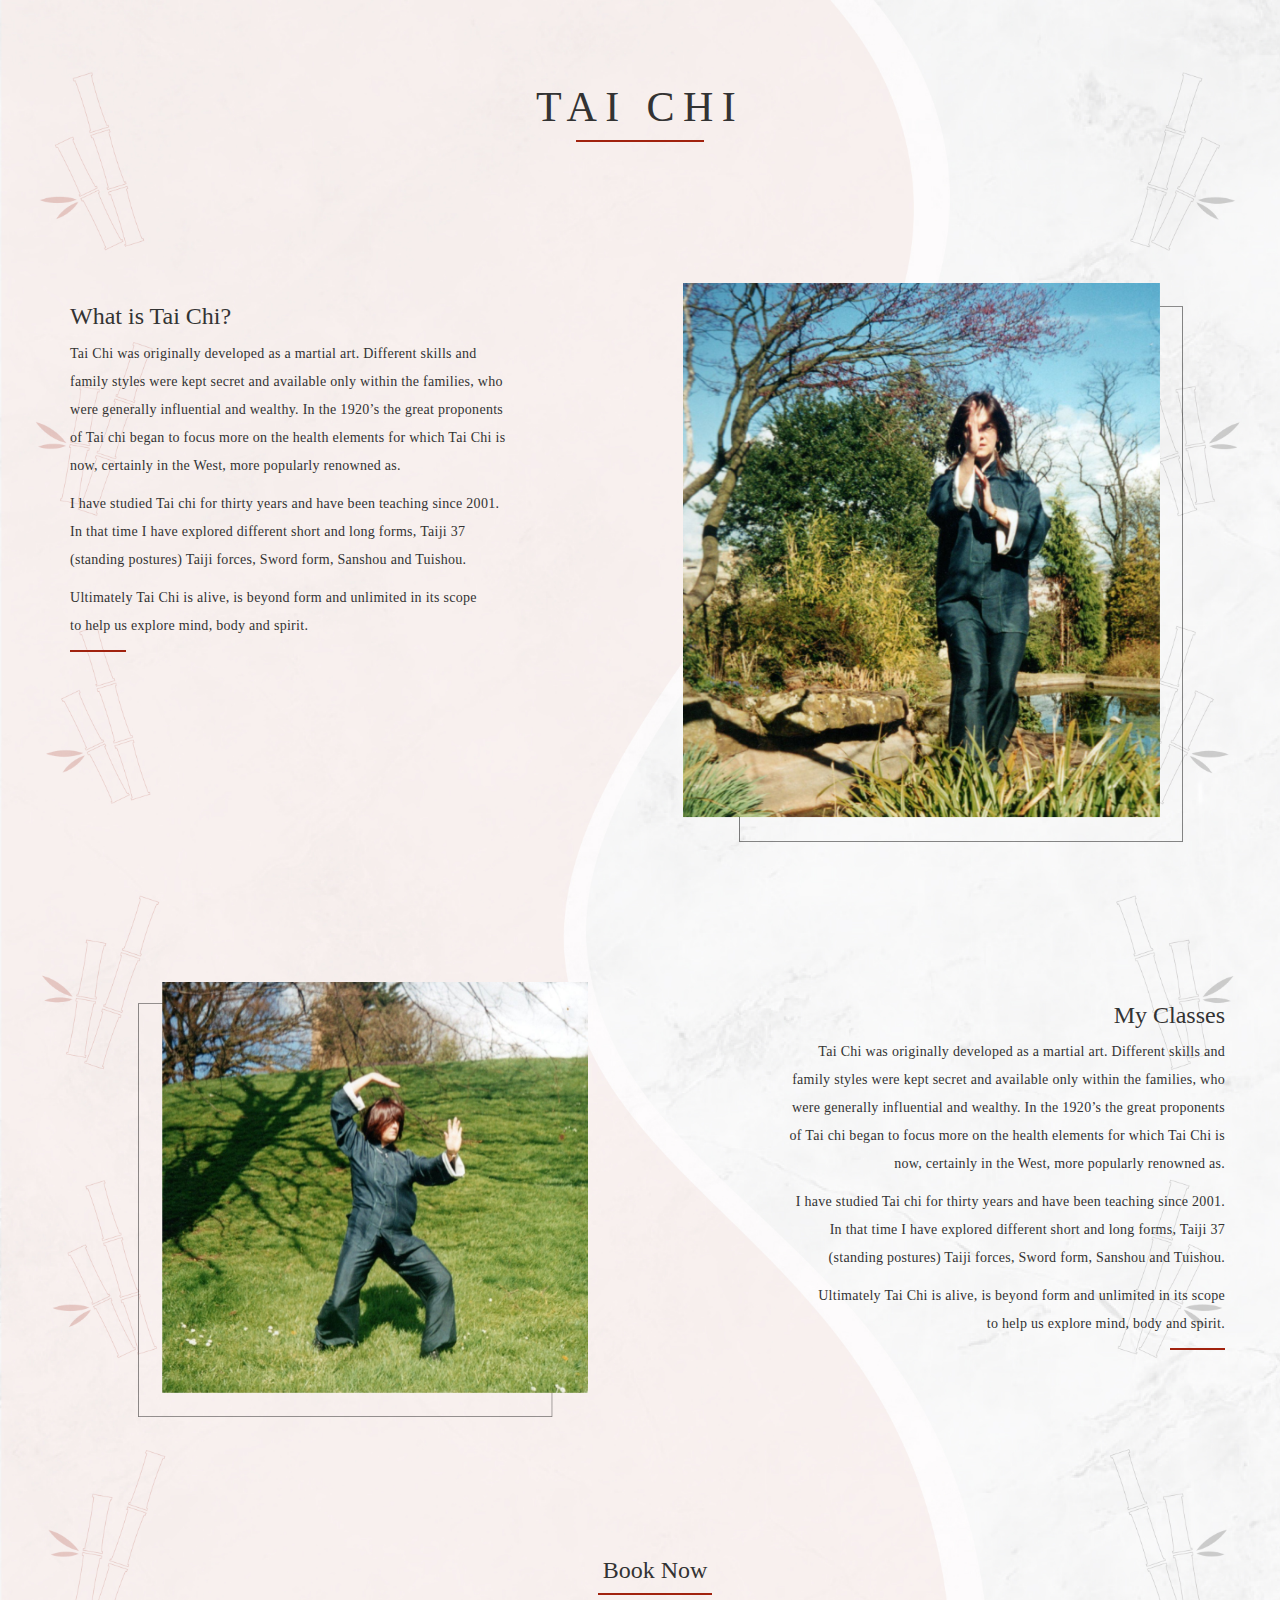
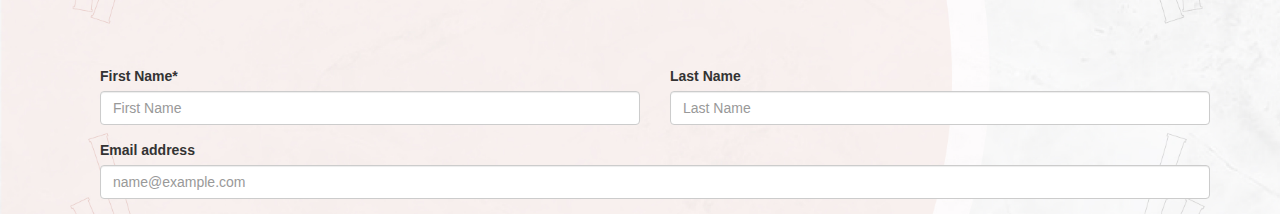
==== taichi.html @ d252c75d "taichi" ====
<!DOCTYPE html>
<html>
<head>
<title>Tai Chi</title>
<meta charset="utf-8">
<meta name="viewport" content="width=device-width, initial-scale=1">
<link rel="stylesheet" href="https://maxcdn.bootstrapcdn.com/bootstrap/3.4.1/css/bootstrap.min.css">
<script src="https://ajax.googleapis.com/ajax/libs/jquery/3.5.1/jquery.min.js"></script>
<script src="https://maxcdn.bootstrapcdn.com/bootstrap/3.4.1/js/bootstrap.min.js"></script>
<link rel = "stylesheet" type = "text/css" href = "stylesheet.css">
</head>
<body>

    <div >
        <h1>TAI CHI</h1>
        <hr class="underline">
    </div>
        
      <div class="container">
        <div class="row taichi">
          <div class="col-sm-6">
            <h3>What is Tai Chi?</h3>
            <p>Tai Chi was originally developed as a martial art. Different skills and <br>
            family styles were kept secret and available only within the families, who <br>
            were generally influential and wealthy. In the 1920’s the great proponents <br>
            of Tai chi began to focus more on the health elements for which Tai Chi is <br>
            now, certainly in the West, more popularly renowned as.</p>
            <p>I have studied Tai chi for thirty years and have been teaching since 2001. <br>
            In that time I have explored different short and long forms, Taiji 37 <br>
            (standing postures) Taiji forces, Sword form, Sanshou and Tuishou. </p>
            <p>Ultimately Tai Chi is alive, is beyond form and unlimited in its scope <br>
            to help us explore mind, body and spirit.</p>
            <hr class="underline-taichi">
          </div>
          <div class="col-sm-6 text-center">
          <img src="Images/taichi.png" class="taichi-image">
          </div>
      </div>

      <div class="container">
        <div class="row classes">
          <div class="col-sm-6 text-center"> 
            <img src="Images/taichi2.png" class="classes-image">
          </div>
          <div class="col-sm-6">
            <h3>My Classes</h3>
            <p>Tai Chi was originally developed as a martial art. Different skills and <br>
            family styles were kept secret and available only within the families, who <br>
            were generally influential and wealthy. In the 1920’s the great proponents <br>
            of Tai chi began to focus more on the health elements for which Tai Chi is <br>
            now, certainly in the West, more popularly renowned as.</p>
            <p>I have studied Tai chi for thirty years and have been teaching since 2001. <br>
            In that time I have explored different short and long forms, Taiji 37 <br>
            (standing postures) Taiji forces, Sword form, Sanshou and Tuishou. </p>
            <p>Ultimately Tai Chi is alive, is beyond form and unlimited in its scope <br>
            to help us explore mind, body and spirit.</p>
            <hr class="underline-classes">
          </div>
      </div>

      <form>
        <h3 class="book-now">Book Now</h3>
        <hr class="underline-book">
        <div class="form-row">
          <div class="form-group col-md-6">
            <label for="firstname">First Name*</label>
            <input type="firstname" class="form-control" id="firstname" placeholder="First Name">
          </div>
          <div class="form-group col-md-6">
            <label for="lastname">Last Name</label>
            <input type="lastname" class="form-control" id="lastname" placeholder="Last Name">
          </div>
        </div>
        <div class="form-row">
        <div class="form-group col-md-12">
          <label for="exampleFormControlInput1">Email address</label>
          <input type="email" class="form-control" id="exampleFormControlInput1" placeholder="name@example.com">
        </div>
      </div>
    </div>
      </form>

</body>
</html>
---- stylesheet.css ----
@font-face {
    font-family: Sonder;
    src: url(sonder.otff);
}

@font-face {
    font-family: Synonym;
    src: url(synonym.otff);
}

body {
    background-image: url("Images/bg.jpg");
    background-repeat: no-repeat;
    background-size: cover;
    
   }

h1 {
    font-family: Sonder;
    font-size: 3em;
    letter-spacing: .2em;
    text-align: center;
    margin-top: 2em;
}

.underline {
   width: 10%;  
   height: 1px;  
   margin-bottom: 7px;  
   margin-right: auto;  
   margin-left: auto;  
   margin-top: 9px;  
   border-width: 2px;  
   border-color: #A1220E;  
   margin-bottom: 10em;
}  

.underline-taichi {
    width: 10%;  
    margin-bottom: 7px;  
    margin: 0;
    margin-top: 9px;  
    border-width: 2px;  
    border-color: #A1220E;  
    padding-bottom: 3em;
}  

.underline-classes {
    width: 10%;   
    margin-bottom: 7px;  
    margin-right: 0;
    margin-top: 9px;  
    border-width: 2px;  
    border-color: #A1220E;  
    padding-bottom: 3em;
}  

.taichi {
    margin-bottom: 10em;
}

.classes{
    margin-bottom: 10em;
}

.classes {
    text-align: right;
}

.taichi-image {
    width: 500px;
    margin: auto;
}

.classes-image {
    width: 450px;
}

p {
    font-family: Synonym;
    line-height: 2;
    letter-spacing: .02em;
}

h3 {
    font-family: Sonder;
}

.book-now {
    text-align: center;
}

.underline-book {
    width: 10%;  
    height: 1px;  
    margin-bottom: 7px;  
    margin-right: auto;  
    margin-left: auto;  
    margin-top: 9px;  
    border-width: 2px;  
    border-color: #A1220E; 
    margin-bottom: 5em;
}
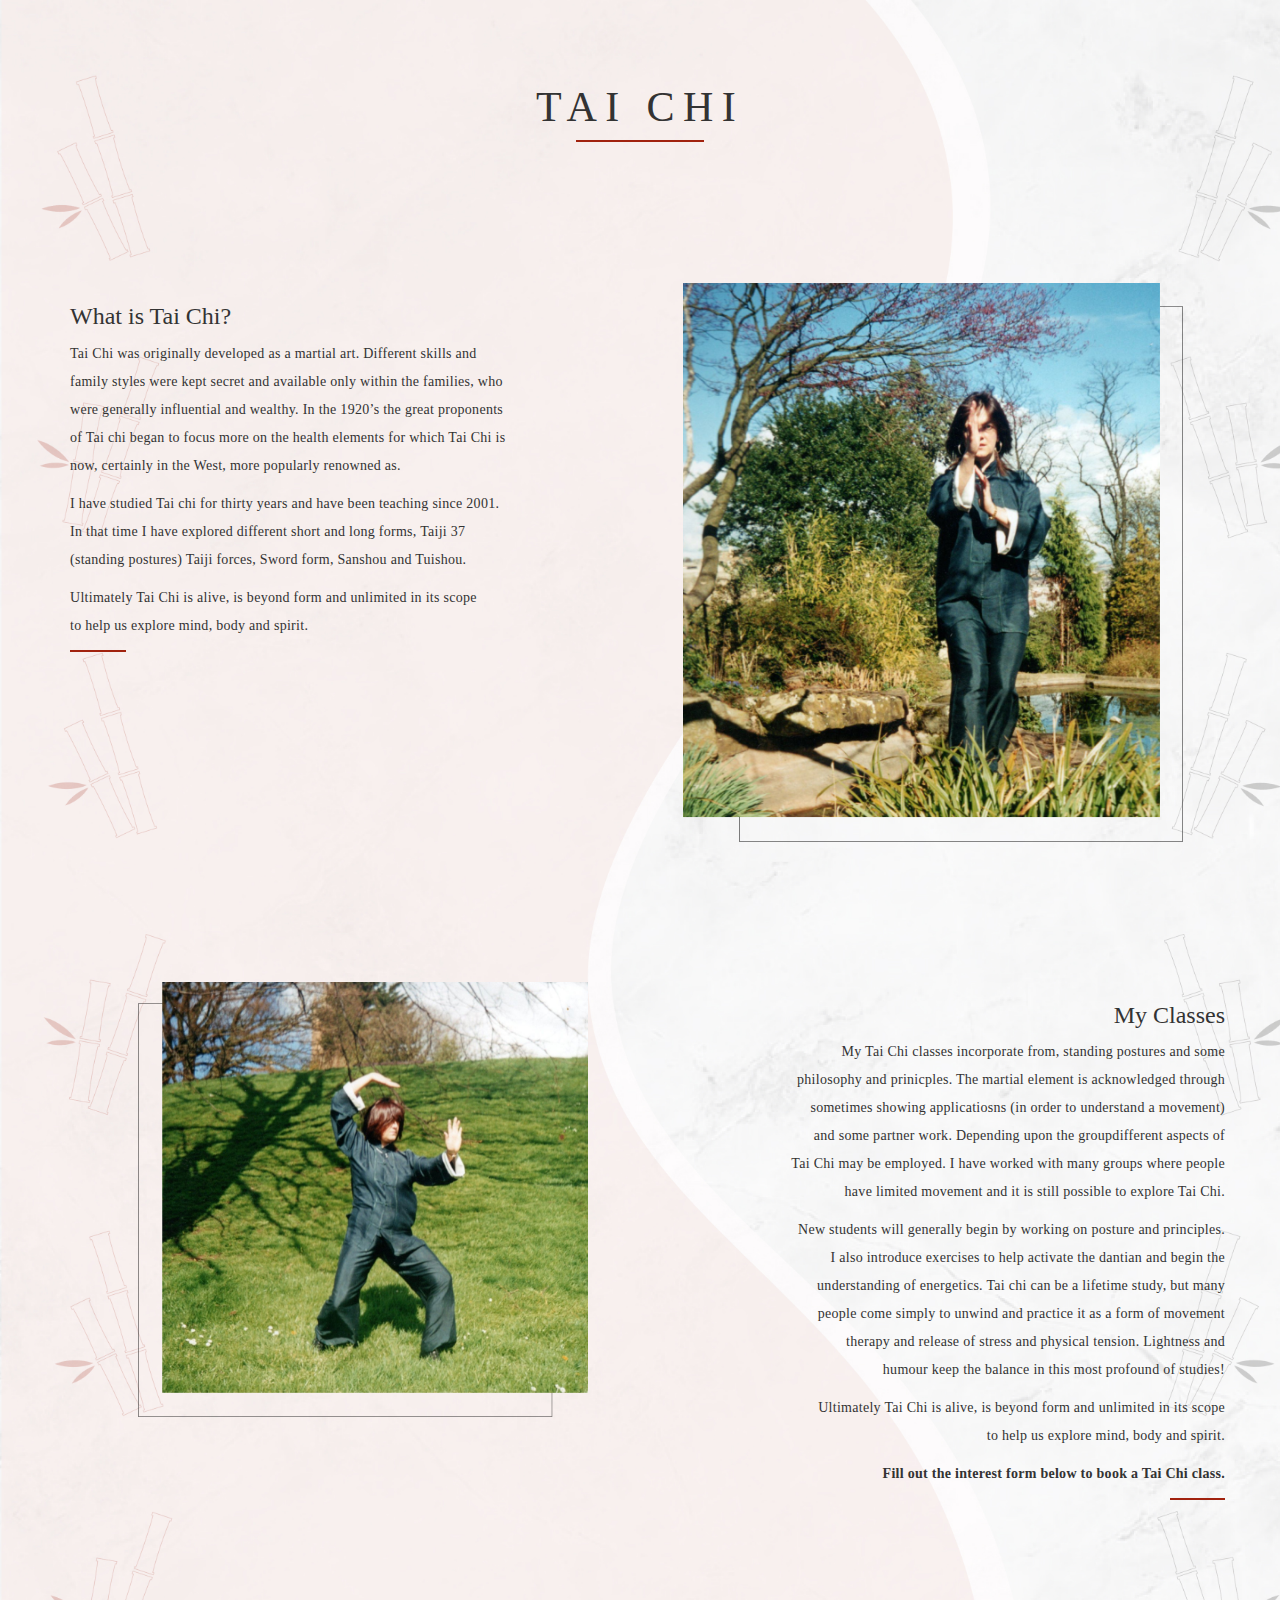
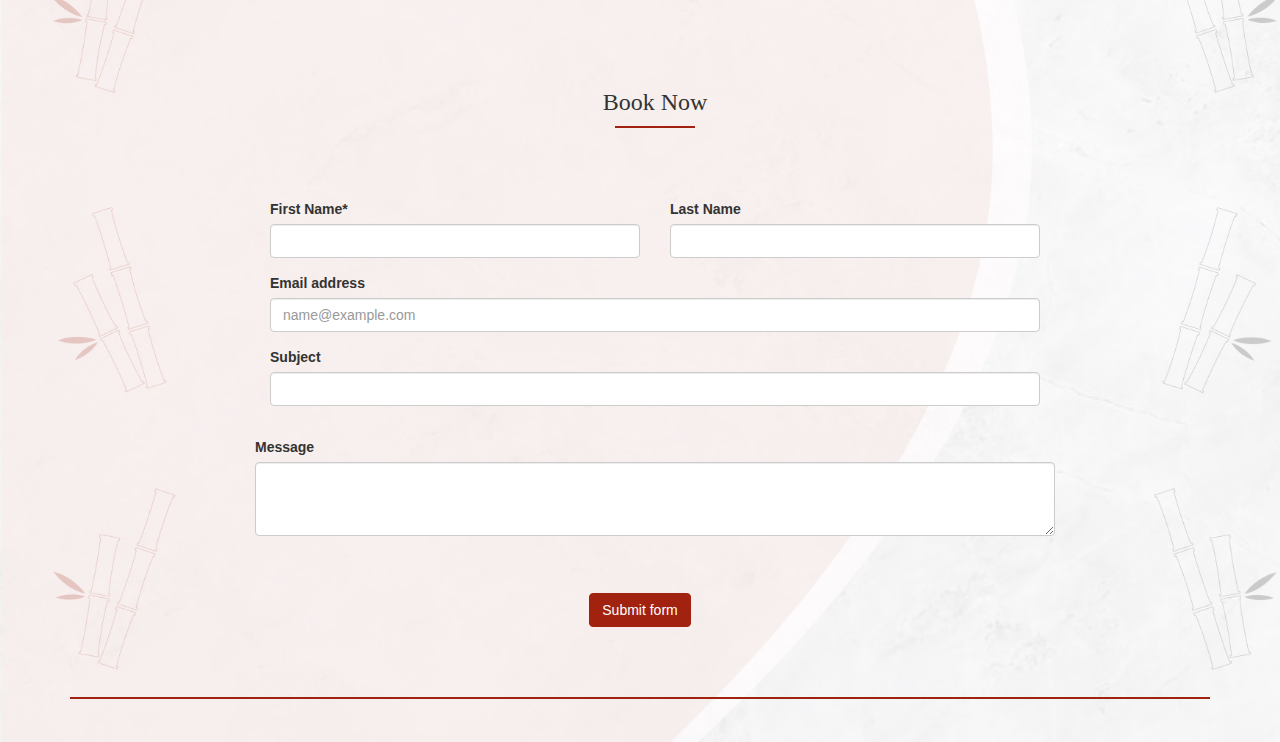
==== commit e2f36bc5: "taichi" ====
--- a/taichi.html
+++ b/taichi.html
@@ -44,41 +44,61 @@
           </div>
           <div class="col-sm-6">
             <h3>My Classes</h3>
-            <p>Tai Chi was originally developed as a martial art. Different skills and <br>
-            family styles were kept secret and available only within the families, who <br>
-            were generally influential and wealthy. In the 1920’s the great proponents <br>
-            of Tai chi began to focus more on the health elements for which Tai Chi is <br>
-            now, certainly in the West, more popularly renowned as.</p>
-            <p>I have studied Tai chi for thirty years and have been teaching since 2001. <br>
-            In that time I have explored different short and long forms, Taiji 37 <br>
-            (standing postures) Taiji forces, Sword form, Sanshou and Tuishou. </p>
+            <p>My Tai Chi classes incorporate from, standing postures and some  <br>
+            philosophy and prinicples. The martial element is acknowledged through <br>
+            sometimes showing applicatiosns (in order to understand a movement)  <br>
+            and some partner work. Depending upon the groupdifferent aspects of  <br>
+            Tai Chi may be employed. I have worked with many groups where people <br>
+            have limited movement and it is still possible to explore Tai Chi.</p>
+            <p>New students will generally begin by working on posture and principles. <br>
+            I also introduce exercises to help activate the dantian and begin the <br>
+            understanding of energetics. Tai chi can be a lifetime study, but many <br>
+            people come simply to unwind and practice it as a form of movement <br>
+            therapy and release of stress and physical tension. Lightness and <br>
+            humour keep the balance in this most profound of studies! </p>
             <p>Ultimately Tai Chi is alive, is beyond form and unlimited in its scope <br>
             to help us explore mind, body and spirit.</p>
+            <p><strong>Fill out the interest form below to book a Tai Chi class.</strong></p>
             <hr class="underline-classes">
           </div>
       </div>
 
-      <form>
+      <form class="form">
         <h3 class="book-now">Book Now</h3>
         <hr class="underline-book">
         <div class="form-row">
           <div class="form-group col-md-6">
             <label for="firstname">First Name*</label>
-            <input type="firstname" class="form-control" id="firstname" placeholder="First Name">
+            <input type="firstname" class="form-control" id="firstname">
           </div>
           <div class="form-group col-md-6">
             <label for="lastname">Last Name</label>
-            <input type="lastname" class="form-control" id="lastname" placeholder="Last Name">
+            <input type="lastname" class="form-control" id="lastname">
           </div>
         </div>
         <div class="form-row">
-        <div class="form-group col-md-12">
-          <label for="exampleFormControlInput1">Email address</label>
-          <input type="email" class="form-control" id="exampleFormControlInput1" placeholder="name@example.com">
+         <div class="form-group col-md-12">
+           <label for="email">Email address</label>
+           <input type="email" class="form-control" id="exampleFormControlInput1" placeholder="name@example.com">
+         </div>
+        </div> 
+        <div class="form-row">
+          <div class="form-group col-md-12">
+            <label for="subject">Subject</label>
+            <input type="subject" class="form-control" id="subject">
+          </div>
+        </div> 
+        <div class="form-group">
+          <div class="form-group col-md-12"></div>
+          <label for="subject">Message</label>
+          <textarea class="form-control" id="subject" rows="3"></textarea>
+          </div>
         </div>
-      </div>
-    </div>
+        <div class="text-center submit">
+          <button class="btn btn-primary" type="submit">Submit form</button>
+        </div>
       </form>
+      <hr class="underline-end">
 
 </body>
 </html>--- a/stylesheet.css
+++ b/stylesheet.css
@@ -102,3 +102,36 @@
     margin-bottom: 5em;
 }
 
+.form {
+    padding-bottom: 3em;
+    width: 800px;
+    align-items: center;
+    margin-left: auto;
+    margin-right: auto;
+}
+
+
+.submit {
+    margin-bottom: 5em;
+}
+
+.btn {
+    background-color: #A1220E ;
+    border-color: #A1220E;
+}
+
+.btn:hover {
+    background-color: white;
+    color: #A1220E;
+}
+
+.underline-end {
+    height: 1px;  
+    margin-bottom: 7px;  
+    margin-right: auto;  
+    margin-left: auto;  
+    margin-top: 9px;  
+    border-width: 2px;  
+    border-color: #A1220E; 
+    margin-bottom: 3em;
+}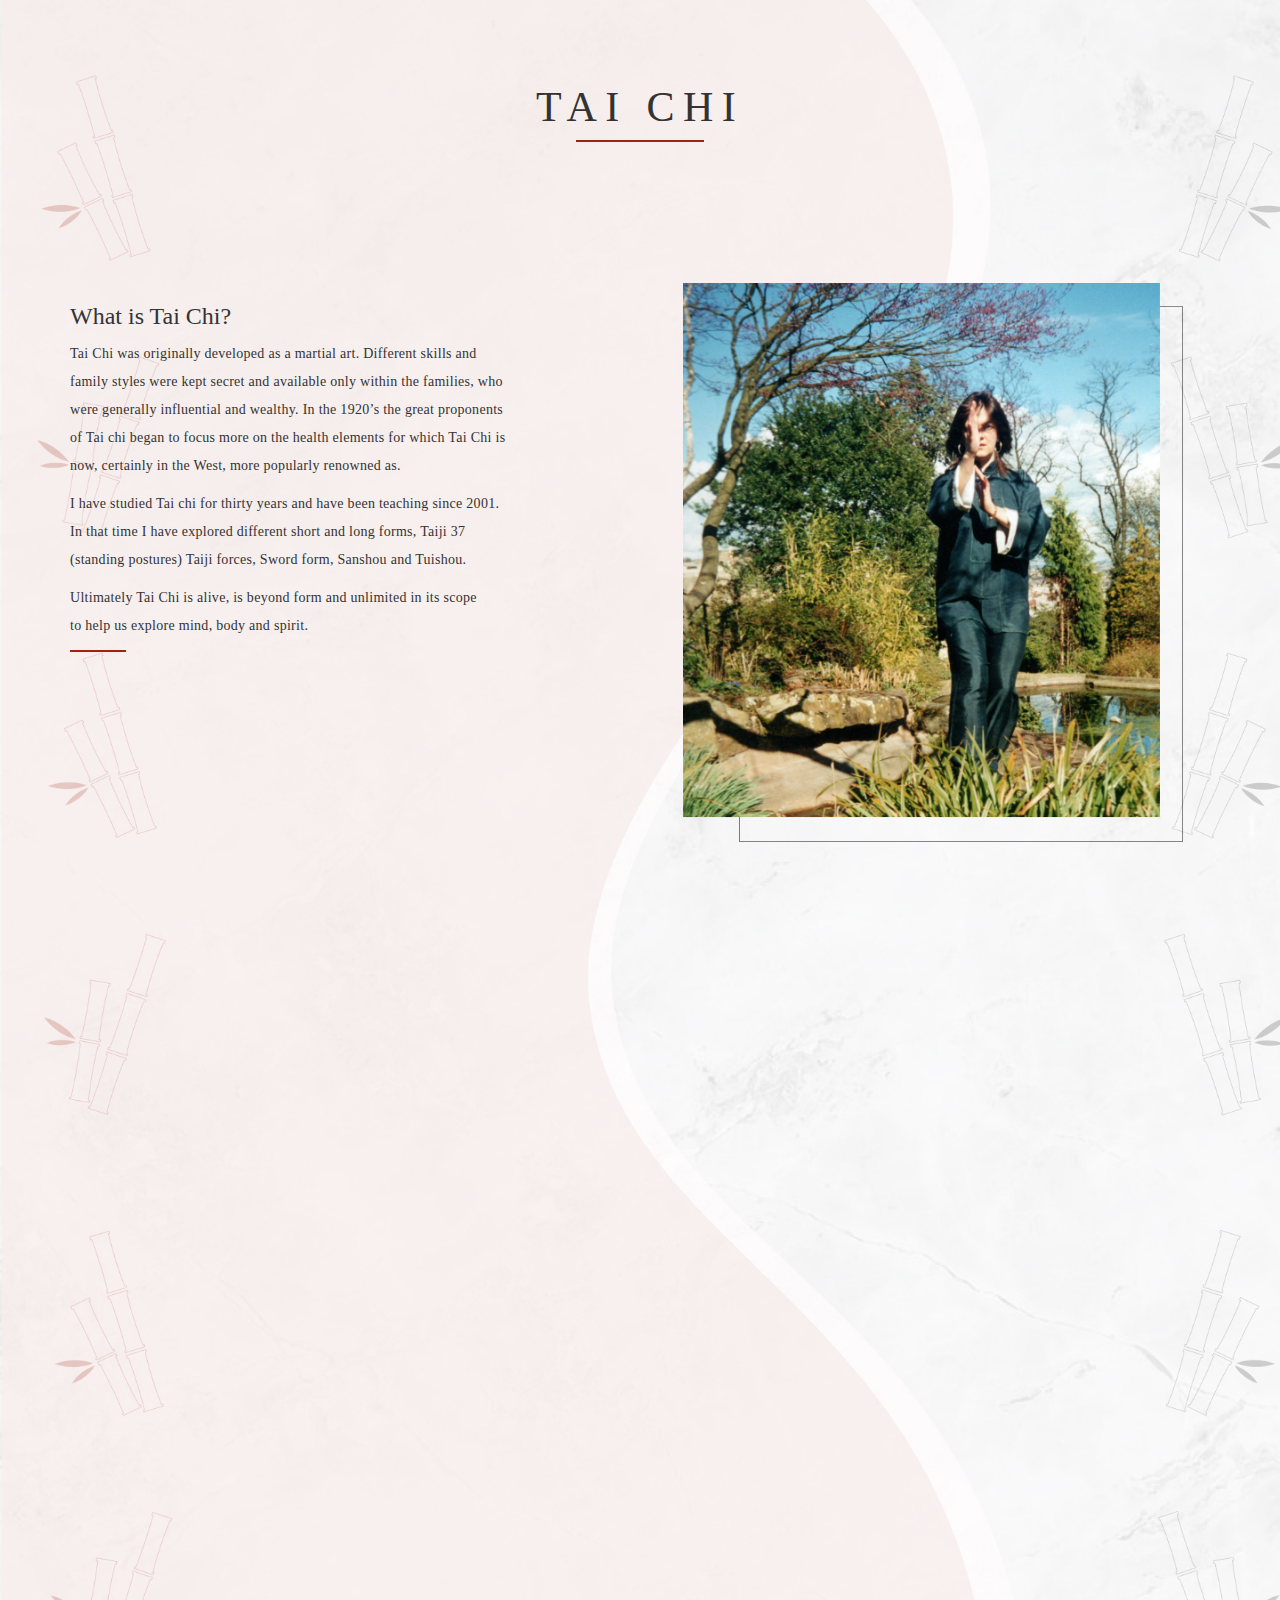
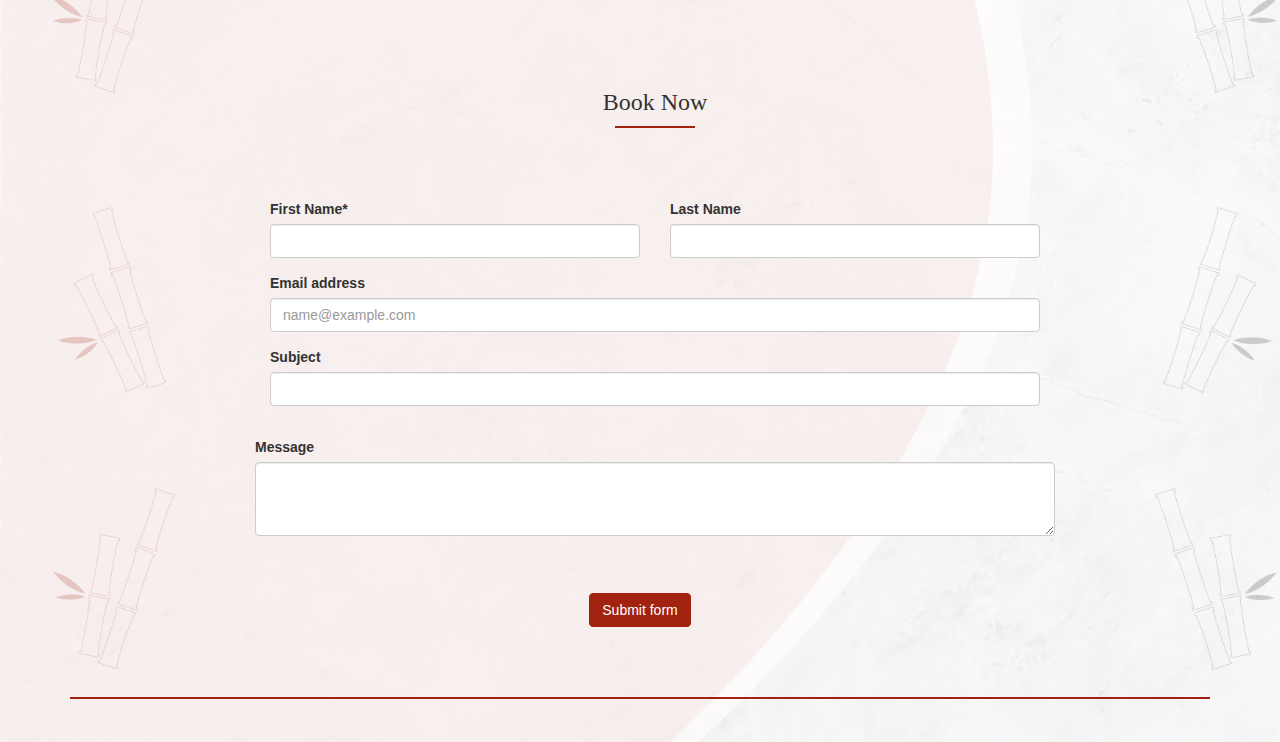
==== commit 4c1045dc: "taichi" ====
--- a/taichi.html
+++ b/taichi.html
@@ -11,14 +11,14 @@
 </head>
 <body>
 
-    <div >
+    <div class="fade-in">
         <h1>TAI CHI</h1>
         <hr class="underline">
     </div>
-        
+
       <div class="container">
         <div class="row taichi">
-          <div class="col-sm-6">
+          <div class="col-sm-6 slide-in from-left">
             <h3>What is Tai Chi?</h3>
             <p>Tai Chi was originally developed as a martial art. Different skills and <br>
             family styles were kept secret and available only within the families, who <br>
@@ -32,17 +32,17 @@
             to help us explore mind, body and spirit.</p>
             <hr class="underline-taichi">
           </div>
-          <div class="col-sm-6 text-center">
+          <div class="col-sm-6 text-center slide-in from-right">
           <img src="Images/taichi.png" class="taichi-image">
           </div>
       </div>
 
       <div class="container">
         <div class="row classes">
-          <div class="col-sm-6 text-center"> 
+          <div class="col-sm-6 text-center slide-in from-left"> 
             <img src="Images/taichi2.png" class="classes-image">
           </div>
-          <div class="col-sm-6">
+          <div class="col-sm-6 slide-in from-right">
             <h3>My Classes</h3>
             <p>My Tai Chi classes incorporate from, standing postures and some  <br>
             philosophy and prinicples. The martial element is acknowledged through <br>
@@ -100,5 +100,7 @@
       </form>
       <hr class="underline-end">
 
+      <script src="script.js"></script>
+
 </body>
 </html>--- a/stylesheet.css
+++ b/stylesheet.css
@@ -11,9 +11,9 @@
 body {
     background-image: url("Images/bg.jpg");
     background-repeat: no-repeat;
-    background-size: cover;
-    
-   }
+    background-size: cover; 
+    overflow-x: hidden;  
+}
 
 h1 {
     font-family: Sonder;
@@ -134,4 +134,41 @@
     border-width: 2px;  
     border-color: #A1220E; 
     margin-bottom: 3em;
+}
+
+.fade-in {
+    opacity: 0;
+    transition: opacity 250ms ease-in;
+}
+
+.fade-in.appear {
+    opacity: 1;
+}
+
+.from-left {
+    grid-column: 2 / 3;
+    -webkit-transform: translateX(-50%);
+    transform: translateX(-50%);
+}
+  
+.from-right {
+    grid-column: 3 / 4;
+    -webkit-transform: translateX(50%);
+    transform: translateX(50%);
+}
+  
+.from-left,
+.from-right {
+    transition: opacity 600ms ease-in, -webkit-transform 600ms ease-in;
+    transition: opacity 600ms ease-in, transform 600ms ease-in;
+    transition: opacity 600ms ease-in, transform 600ms ease-in,
+      -webkit-transform 600ms ease-in;
+    opacity: 0;
+}
+  
+.from-left.appear,
+.from-right.appear {
+    -webkit-transform: translateX(0);
+    transform: translateX(0);
+    opacity: 1;
 }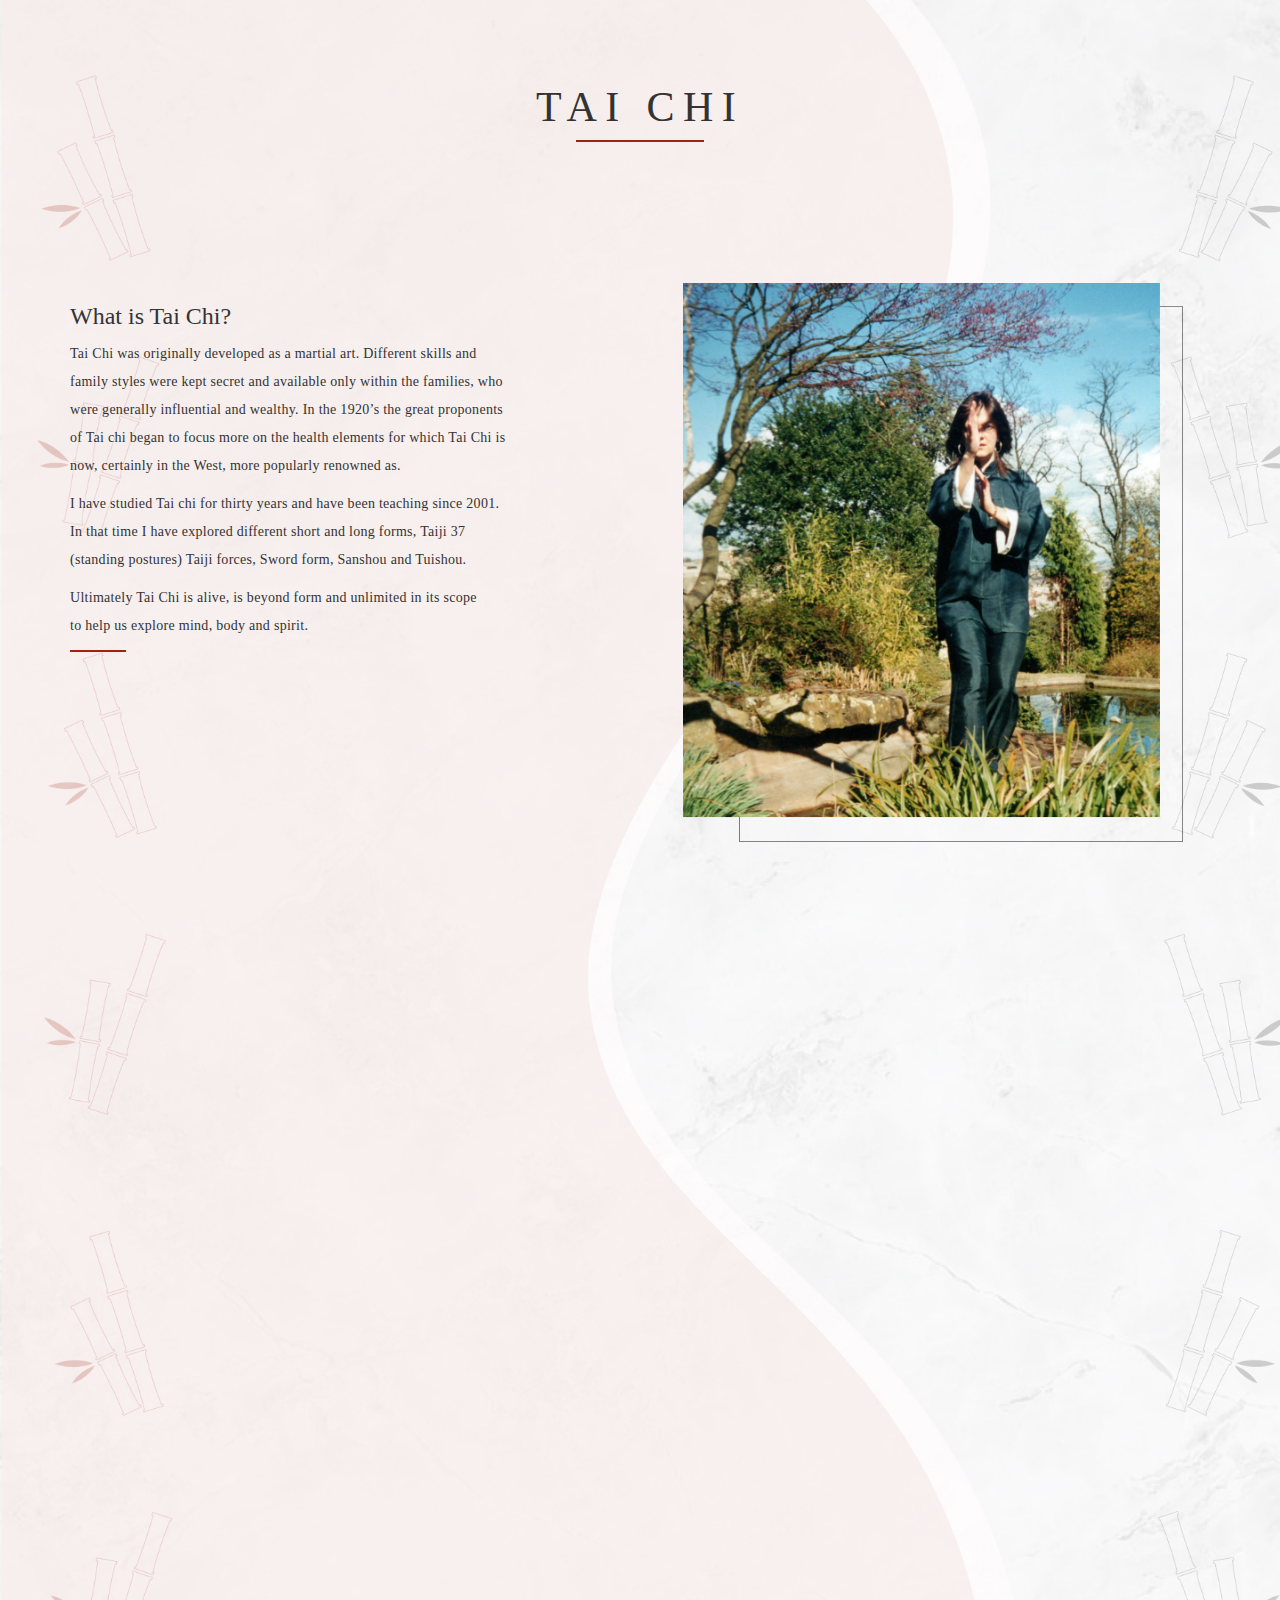
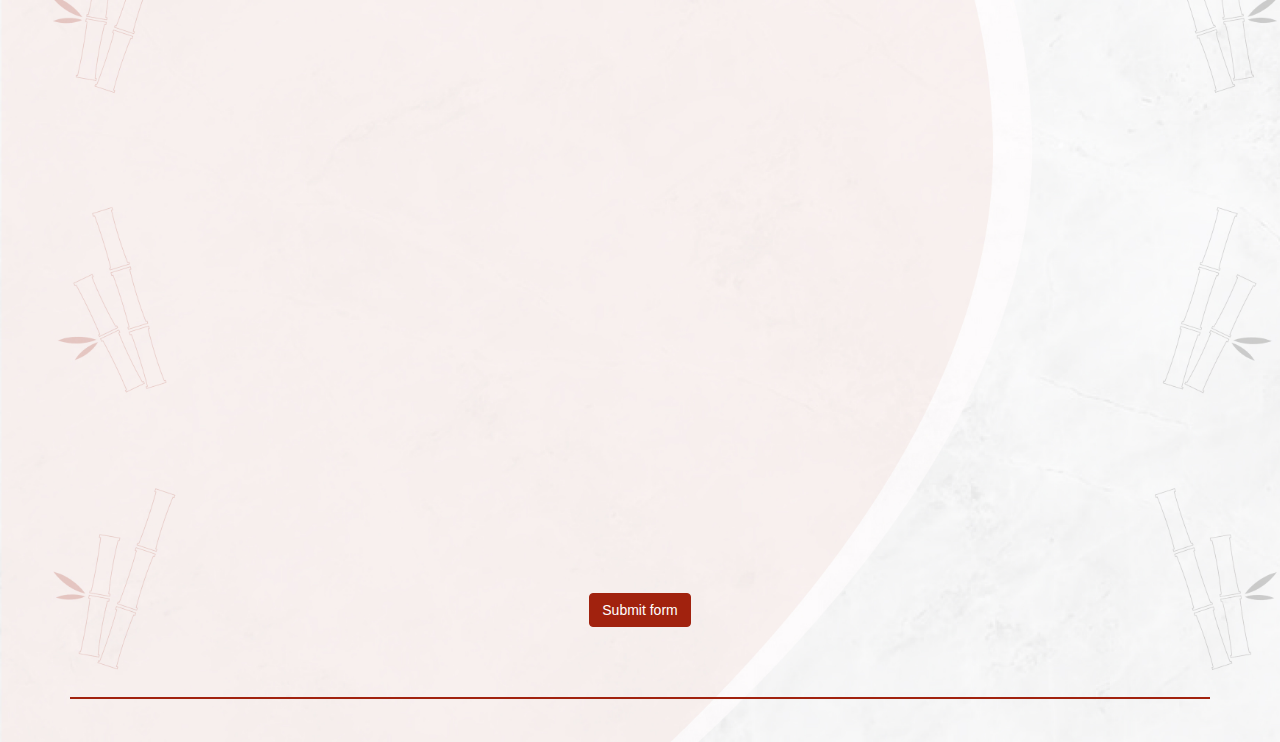
==== commit b42a429e: "taijiwuxgong" ====
--- a/taichi.html
+++ b/taichi.html
@@ -63,7 +63,7 @@
           </div>
       </div>
 
-      <form class="form">
+      <form class="form fade-in">
         <h3 class="book-now">Book Now</h3>
         <hr class="underline-book">
         <div class="form-row">
--- a/stylesheet.css
+++ b/stylesheet.css
@@ -68,6 +68,11 @@
 }
 
 .taichi-image {
+    width: 500px;
+    margin: auto;
+}
+
+.taijiwuxgong-image {
     width: 500px;
     margin: auto;
 }
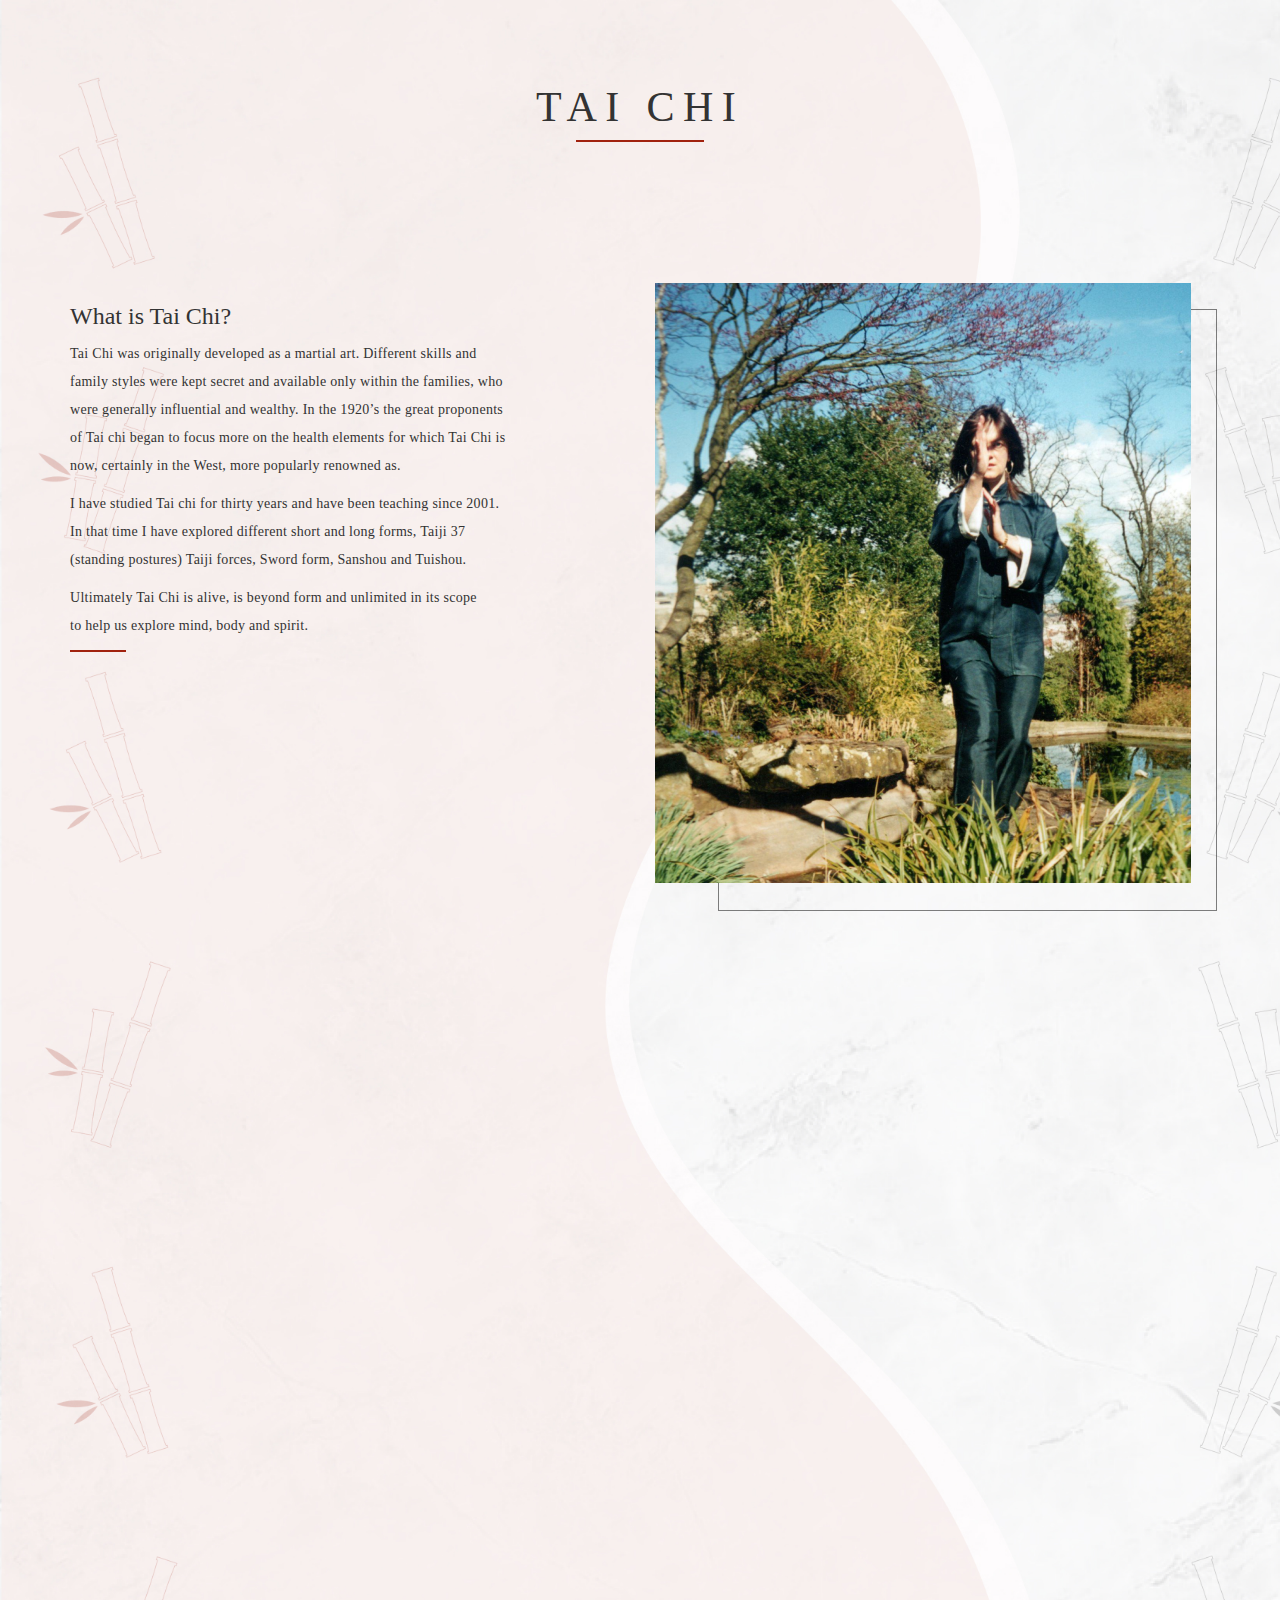
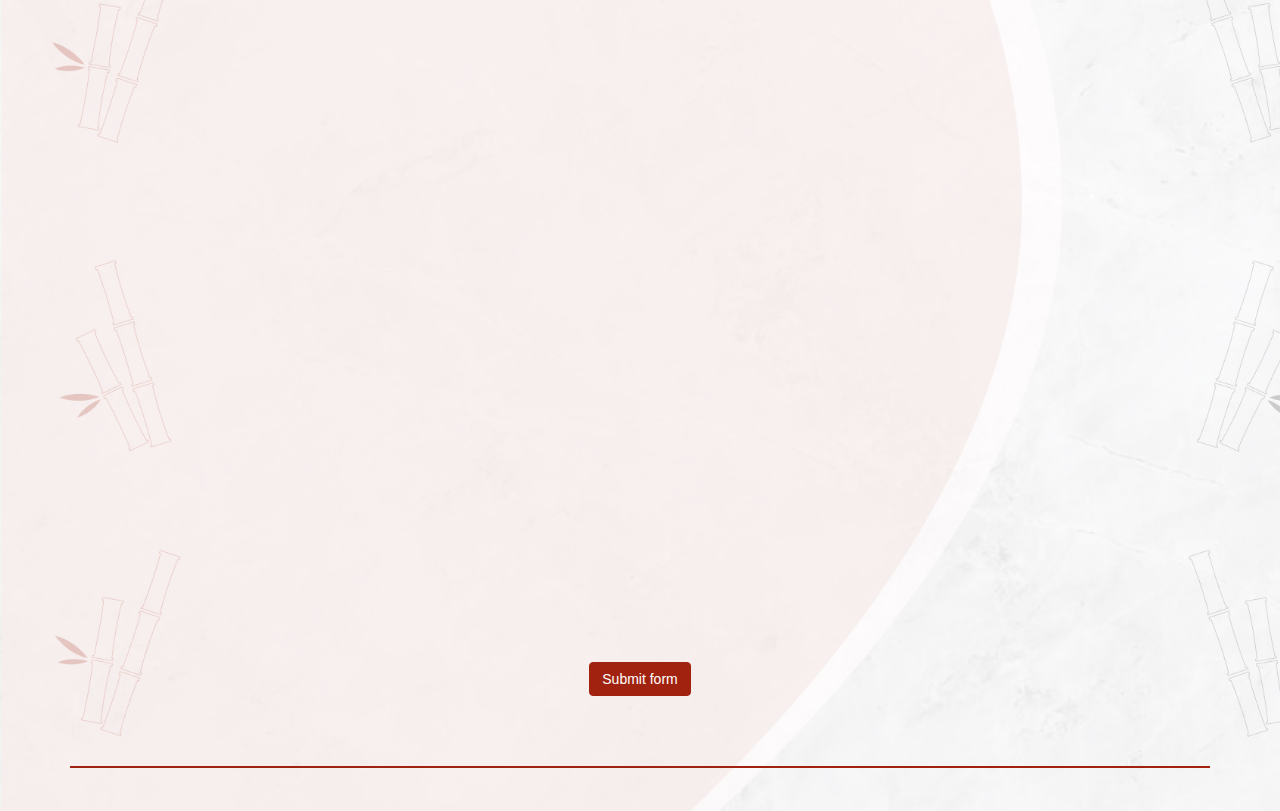
==== commit 45866053: "courses" ====
--- a/taichi.html
+++ b/taichi.html
@@ -30,7 +30,7 @@
             (standing postures) Taiji forces, Sword form, Sanshou and Tuishou. </p>
             <p>Ultimately Tai Chi is alive, is beyond form and unlimited in its scope <br>
             to help us explore mind, body and spirit.</p>
-            <hr class="underline-taichi">
+            <hr class="underline2">
           </div>
           <div class="col-sm-6 text-center slide-in from-right">
           <img src="Images/taichi.png" class="taichi-image">
--- a/stylesheet.css
+++ b/stylesheet.css
@@ -35,7 +35,7 @@
    margin-bottom: 10em;
 }  
 
-.underline-taichi {
+.underline2 {
     width: 10%;  
     margin-bottom: 7px;  
     margin: 0;
@@ -55,6 +55,17 @@
     padding-bottom: 3em;
 }  
 
+.underline3 {
+    width: 10%;  
+    margin-bottom: 7px;  
+    margin-right: auto;  
+    margin-left: auto;
+    margin-top: 9px;  
+    border-width: 2px;  
+    border-color: #A1220E;  
+    padding-bottom: 3em;
+} 
+
 .taichi {
     margin-bottom: 10em;
 }
@@ -67,12 +78,16 @@
     text-align: right;
 }
 
-.taichi-image {
-    width: 500px;
-    margin: auto;
+.treatment {
+    margin-bottom: 10em;
+    background: rgba(255,255,255,0.5);
 }
 
-.taijiwuxgong-image {
+.treatment-title {
+    padding-top: 1em;
+}
+
+.image {
     width: 500px;
     margin: auto;
 }
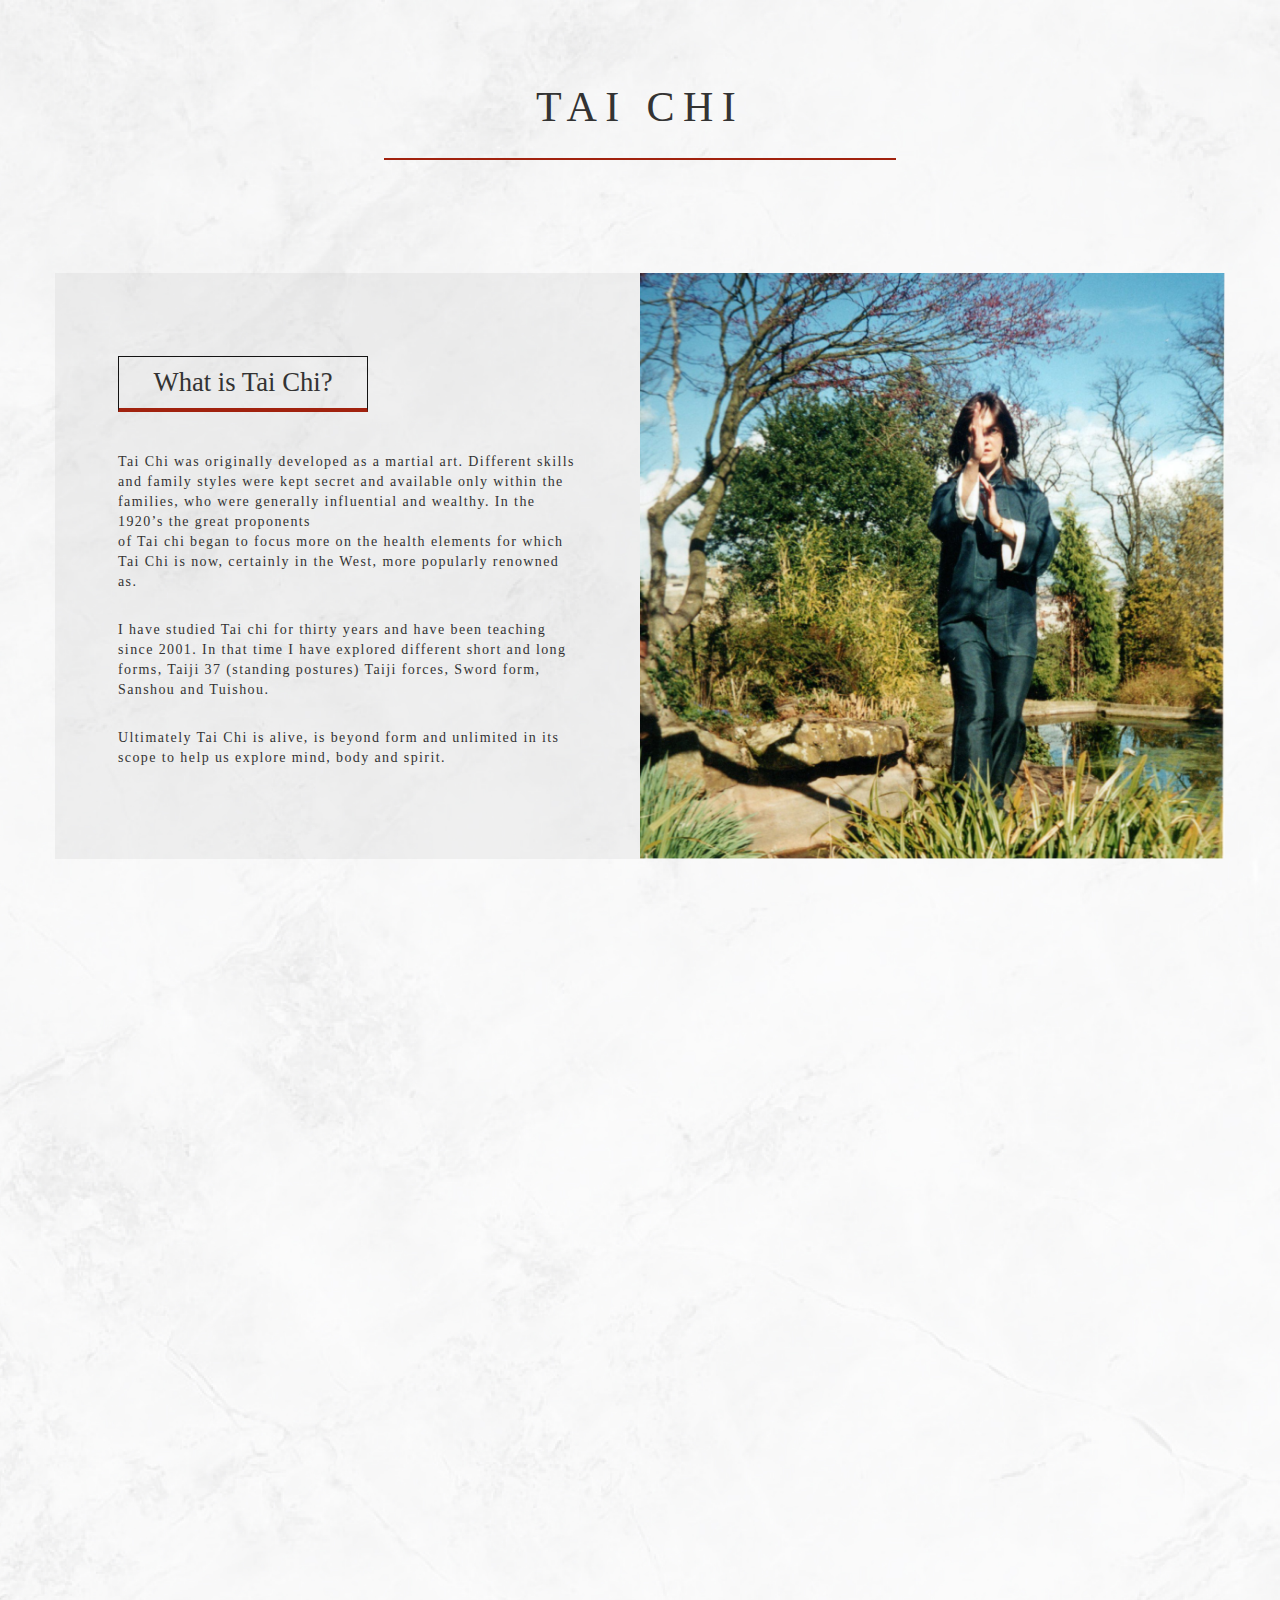
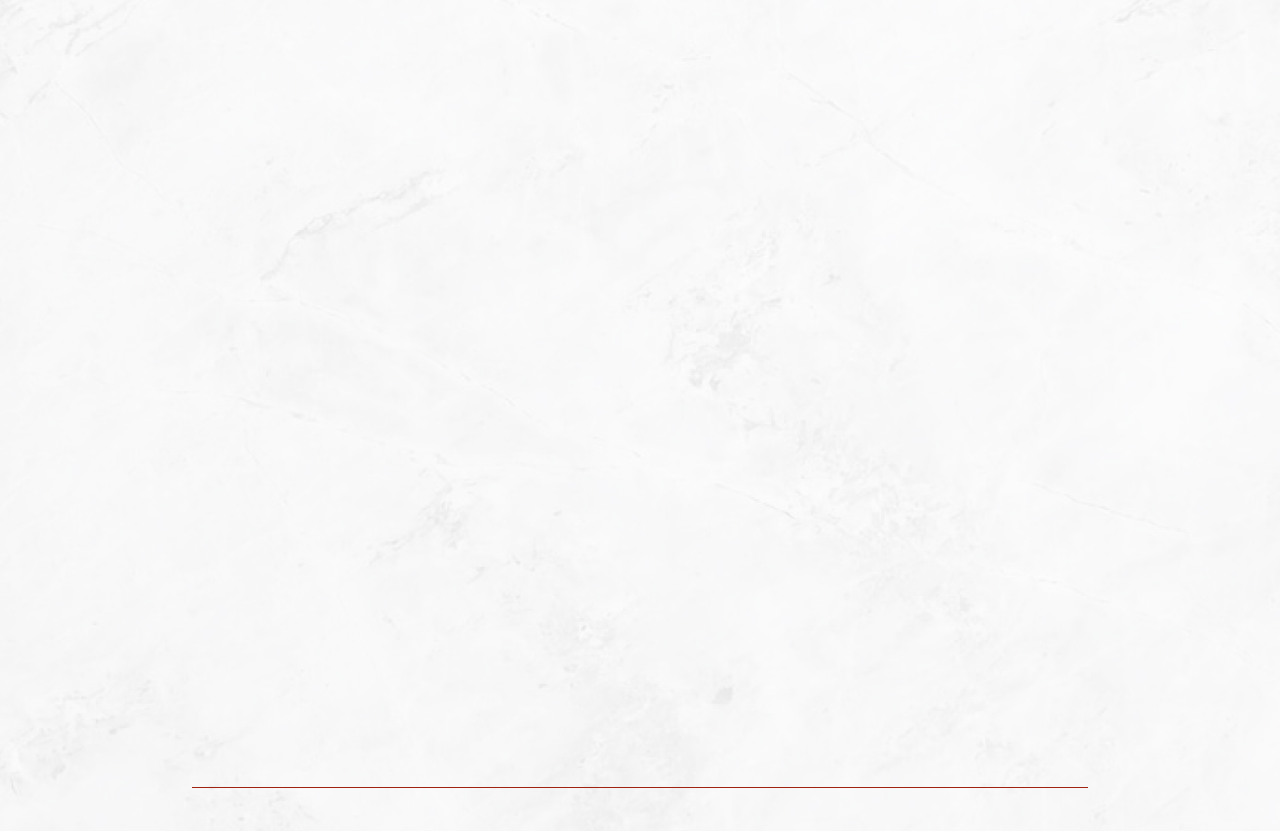
==== commit 0c362e8f: "taichi" ====
--- a/taichi.html
+++ b/taichi.html
@@ -16,51 +16,60 @@
         <hr class="underline">
     </div>
 
-      <div class="container">
-        <div class="row taichi">
-          <div class="col-sm-6 slide-in from-left">
-            <h3>What is Tai Chi?</h3>
-            <p>Tai Chi was originally developed as a martial art. Different skills and <br>
-            family styles were kept secret and available only within the families, who <br>
-            were generally influential and wealthy. In the 1920’s the great proponents <br>
-            of Tai chi began to focus more on the health elements for which Tai Chi is <br>
-            now, certainly in the West, more popularly renowned as.</p>
-            <p>I have studied Tai chi for thirty years and have been teaching since 2001. <br>
-            In that time I have explored different short and long forms, Taiji 37 <br>
-            (standing postures) Taiji forces, Sword form, Sanshou and Tuishou. </p>
-            <p>Ultimately Tai Chi is alive, is beyond form and unlimited in its scope <br>
-            to help us explore mind, body and spirit.</p>
-            <hr class="underline2">
+      <div class="container taichi">
+        <div class="row justify-content-center ">
+          <div class="col-sm-12 col-md-6 taichi-container slide-in from-left">
+            <h3 class="taichi-title">What is Tai Chi?</h3>
+            <p>Tai Chi was originally developed as a martial 
+                art. Different skills and family styles were 
+                kept secret and available only within the 
+                families, who were generally influential and 
+                wealthy. In the 1920’s the great proponents <br>
+                of Tai chi began to focus more on the health 
+                elements for which Tai Chi is now, certainly 
+                in the West, more popularly renowned as.</p>
+                <p>I have studied Tai chi for thirty years 
+                and have been teaching since 2001. In that 
+                time I have explored different short and long 
+                forms, Taiji 37 (standing postures) Taiji 
+                forces, Sword form, Sanshou and Tuishou. </p>
+                <p>Ultimately Tai Chi is alive, is beyond 
+                form and unlimited in its scope to help us 
+                explore mind, body and spirit.</p>
           </div>
-          <div class="col-sm-6 text-center slide-in from-right">
-          <img src="Images/taichi.png" class="taichi-image">
+
+          <div class="col-sm-12 col-md-6 taichiimage-container slide-in from-right">
+            <img src="Images/taichi.png" class="taichi-image">
           </div>
+        </div>
       </div>
 
-      <div class="container">
-        <div class="row classes">
-          <div class="col-sm-6 text-center slide-in from-left"> 
-            <img src="Images/taichi2.png" class="classes-image">
+      <div class="container taichi-classes">
+        <div class="row justify-content-center waha">
+          <div class="col-sm-12 col-md-6 col-md-push-6 classes-container slide-in from-left">
+            <h3 class="classes-title">My Classes</h3>
+            <p>Tai Chi was originally developed as a martial 
+                art. Different skills and family styles were 
+                kept secret and available only within the 
+                families, who were generally influential and 
+                wealthy. In the 1920’s the great proponents 
+                of Tai chi began to focus more on the health 
+                elements for which Tai Chi is now, certainly 
+                in the West, more popularly renowned as.</p>
+                <p>I have studied Tai chi for thirty years 
+                and have been teaching since 2001. In that 
+                time I have explored different short and long 
+                forms, Taiji 37 (standing postures) Taiji 
+                forces, Sword form, Sanshou and Tuishou. </p>
+                <p>Ultimately Tai Chi is alive, is beyond 
+                form and unlimited in its scope to help us 
+                explore mind, body and spirit.</p>
           </div>
-          <div class="col-sm-6 slide-in from-right">
-            <h3>My Classes</h3>
-            <p>My Tai Chi classes incorporate from, standing postures and some  <br>
-            philosophy and prinicples. The martial element is acknowledged through <br>
-            sometimes showing applicatiosns (in order to understand a movement)  <br>
-            and some partner work. Depending upon the groupdifferent aspects of  <br>
-            Tai Chi may be employed. I have worked with many groups where people <br>
-            have limited movement and it is still possible to explore Tai Chi.</p>
-            <p>New students will generally begin by working on posture and principles. <br>
-            I also introduce exercises to help activate the dantian and begin the <br>
-            understanding of energetics. Tai chi can be a lifetime study, but many <br>
-            people come simply to unwind and practice it as a form of movement <br>
-            therapy and release of stress and physical tension. Lightness and <br>
-            humour keep the balance in this most profound of studies! </p>
-            <p>Ultimately Tai Chi is alive, is beyond form and unlimited in its scope <br>
-            to help us explore mind, body and spirit.</p>
-            <p><strong>Fill out the interest form below to book a Tai Chi class.</strong></p>
-            <hr class="underline-classes">
+
+          <div class="col-sm-12 col-md-6 col-md-pull-6 classesimage-container slide-in from-right">
+            <img src="Images/taichi2.png" class="taichi2-image">
           </div>
+        </div>
       </div>
 
       <form class="form fade-in">
@@ -88,18 +97,19 @@
             <input type="subject" class="form-control" id="subject">
           </div>
         </div> 
-        <div class="form-group">
+        <div class="form-group message">
           <div class="form-group col-md-12"></div>
           <label for="subject">Message</label>
-          <textarea class="form-control" id="subject" rows="3"></textarea>
+          <textarea class="form-control" id="message" rows="3"></textarea>
           </div>
         </div>
         <div class="text-center submit">
           <button class="btn btn-primary" type="submit">Submit form</button>
         </div>
       </form>
+
       <hr class="underline-end">
-
+      
       <script src="script.js"></script>
 
 </body>
--- a/stylesheet.css
+++ b/stylesheet.css
@@ -4,8 +4,8 @@
 }
 
 @font-face {
-    font-family: Synonym;
-    src: url(synonym.otff);
+    font-family: Satoshi;
+    src: url(satoshi.otff);
 }
 
 body {
@@ -24,112 +24,135 @@
 }
 
 .underline {
-   width: 10%;  
+   width: 40%;  
    height: 1px;  
    margin-bottom: 7px;  
    margin-right: auto;  
    margin-left: auto;  
-   margin-top: 9px;  
+   margin-top: 2em;  
    border-width: 2px;  
    border-color: #A1220E;  
-   margin-bottom: 10em;
-}  
-
-.underline2 {
-    width: 10%;  
-    margin-bottom: 7px;  
-    margin: 0;
-    margin-top: 9px;  
-    border-width: 2px;  
-    border-color: #A1220E;  
-    padding-bottom: 3em;
-}  
-
-.underline-classes {
-    width: 10%;   
-    margin-bottom: 7px;  
-    margin-right: 0;
-    margin-top: 9px;  
-    border-width: 2px;  
-    border-color: #A1220E;  
-    padding-bottom: 3em;
-}  
-
-.underline3 {
-    width: 10%;  
-    margin-bottom: 7px;  
-    margin-right: auto;  
-    margin-left: auto;
-    margin-top: 9px;  
-    border-width: 2px;  
-    border-color: #A1220E;  
-    padding-bottom: 3em;
+   margin-bottom: 8em;
 } 
 
 .taichi {
     margin-bottom: 10em;
 }
 
-.classes{
-    margin-bottom: 10em;
-}
-
-.classes {
+.taichi-container {
+    background-color: rgba(196,196,196,0.2);
+    padding: 2em;
+    padding-bottom: 0;
+    margin: 2em;
+    margin-bottom: 0;
+}
+
+.taichiimage-container {
+    padding-left: 2em;
+    padding-right: 2em;
+}
+
+.classesimage-container {
+    padding-left: 2em;
+    padding-right: 2em;
+}
+
+
+.taichi-title {
+    font-family: Sonder;
+    font-size: 20pt;
+    text-align: center;
+    width: 250px;
+    border: solid;
+    border-color: #131313;
+    border-width: 1px;
+    border-bottom-color: #A1220E;
+    border-bottom-width: 4px;
+    padding: .4em;
+    margin-bottom: 1.5em;
+}
+
+p {
+    font-family: Satoshi;
+    letter-spacing: .10em;
+    padding-bottom: 2em;
+    margin: 0;
+}
+
+.taichi-image {
+    width: 100%;
+    margin: auto;
+    display: block;
+    margin-left: auto;
+    margin-right: auto;
+}
+
+.taichi2-image {
+    width: 100%;
+    margin: auto;
+    display: block;
+    margin-left: auto;
+    margin-right: auto;
+}
+
+.waha{
+     flex-flow: column-reverse;
+      }
+
+.classes-container {
+    background-color: rgba(196,196,196,0.2);
+    padding: 2em;
+    padding-bottom: 0;
+    margin: 2em;
+    margin-bottom: 0;
     text-align: right;
 }
 
-.treatment {
-    margin-bottom: 10em;
-    background: rgba(255,255,255,0.5);
-}
-
-.treatment-title {
-    padding-top: 1em;
-}
-
-.image {
-    width: 500px;
-    margin: auto;
-}
-
-.classes-image {
-    width: 450px;
-}
-
-p {
-    font-family: Synonym;
-    line-height: 2;
-    letter-spacing: .02em;
-}
-
-h3 {
-    font-family: Sonder;
+.classes-title {
+    font-family: Sonder;
+    margin-right: 0;
+    margin-left: auto;
+    font-size: 20pt;
+    text-align: center;
+    width: 250px;
+    border: solid;
+    border-color: #131313;
+    border-width: 1px;
+    border-bottom-color: #A1220E;
+    border-bottom-width: 4px;
+    padding: .4em;
+    margin-bottom: 1.5em;
 }
 
 .book-now {
+    font-family: Sonder;
     text-align: center;
 }
 
 .underline-book {
-    width: 10%;  
-    height: 1px;  
+    width: 30%;  
+    height: 0.5px;  
     margin-bottom: 7px;  
     margin-right: auto;  
     margin-left: auto;  
     margin-top: 9px;  
-    border-width: 2px;  
+    border-width: 1.5px;  
     border-color: #A1220E; 
     margin-bottom: 5em;
 }
 
 .form {
     padding-bottom: 3em;
-    width: 800px;
+    padding-top: 10em;
+    width: 70%;
     align-items: center;
     margin-left: auto;
     margin-right: auto;
 }
 
+.form-control {
+    height: 45px;
+}
 
 .submit {
     margin-bottom: 5em;
@@ -148,10 +171,11 @@
 .underline-end {
     height: 1px;  
     margin-bottom: 7px;  
+    width: 70%;
     margin-right: auto;  
     margin-left: auto;  
     margin-top: 9px;  
-    border-width: 2px;  
+    border-width: 1.5px;  
     border-color: #A1220E; 
     margin-bottom: 3em;
 }
@@ -191,4 +215,70 @@
     -webkit-transform: translateX(0);
     transform: translateX(0);
     opacity: 1;
-}+}
+
+/* Media Queries Small devices (landscape phones, 576px and up) */
+@media (min-width: 576px) {
+    
+}
+
+
+
+@media (min-width: 768px) {
+    .taichi-container {
+        margin: 0;
+        padding: 4.5em;
+    }
+}
+
+@media (min-width: 992px) { 
+    .taichi-container {
+        margin: 0;
+        padding: 4.5em;
+    }
+
+    .classes-container {
+        margin: 0;
+        padding: 4.5em;
+    }
+
+    .taichiimage-container {
+        padding: 0;
+    }
+
+    .classesimage-container {
+        padding: 0;
+    }
+
+    .form {
+        width: 60%;
+    }
+
+ }
+
+
+@media (min-width: 1200px) { 
+    .taichi-container {
+        margin: 0;
+        padding: 4.5em;
+    }
+
+    .classes-container {
+        margin: 0;
+        padding: 4.5em;
+        padding-bottom: 5.5em;
+    }
+
+    .taichiimage-container {
+        padding: 0;
+    }
+
+    .classesimage-container {
+        padding: 0;
+    }
+
+    .form {
+        width: 35%;
+    }
+
+}
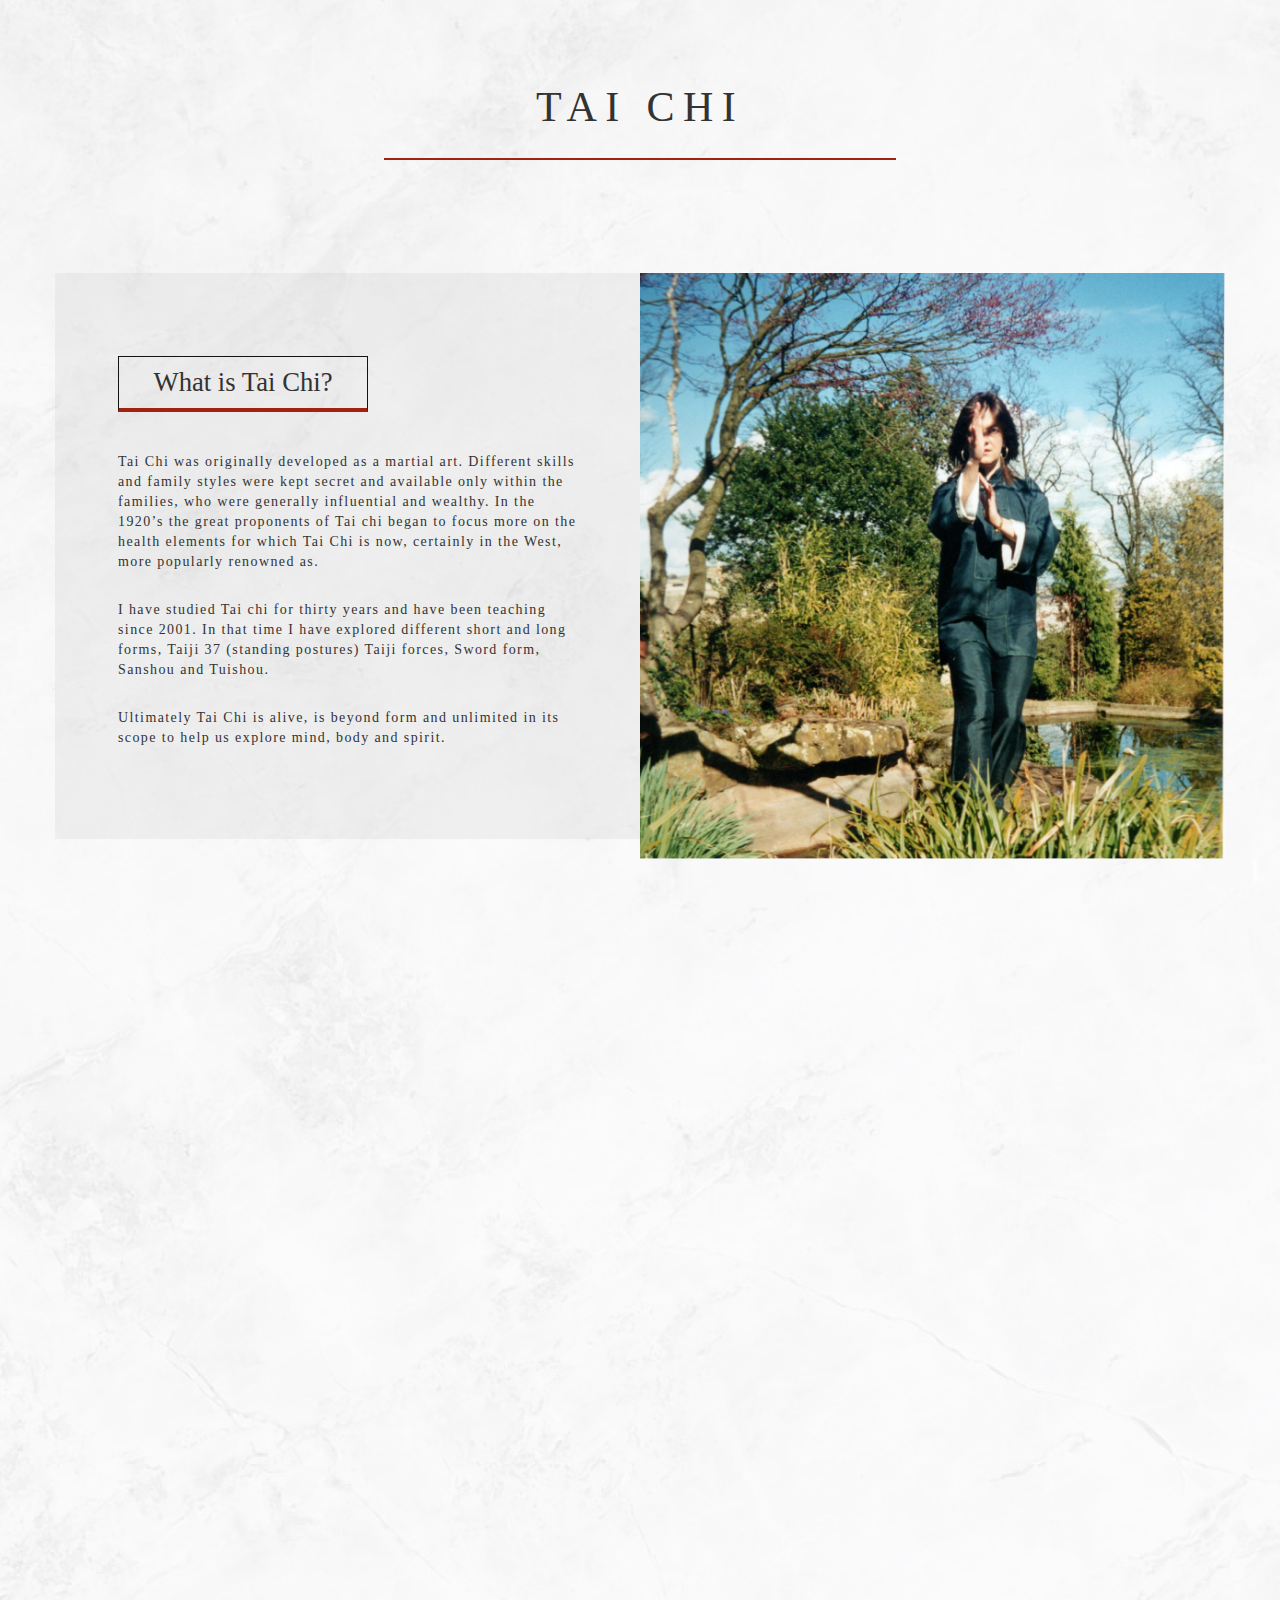
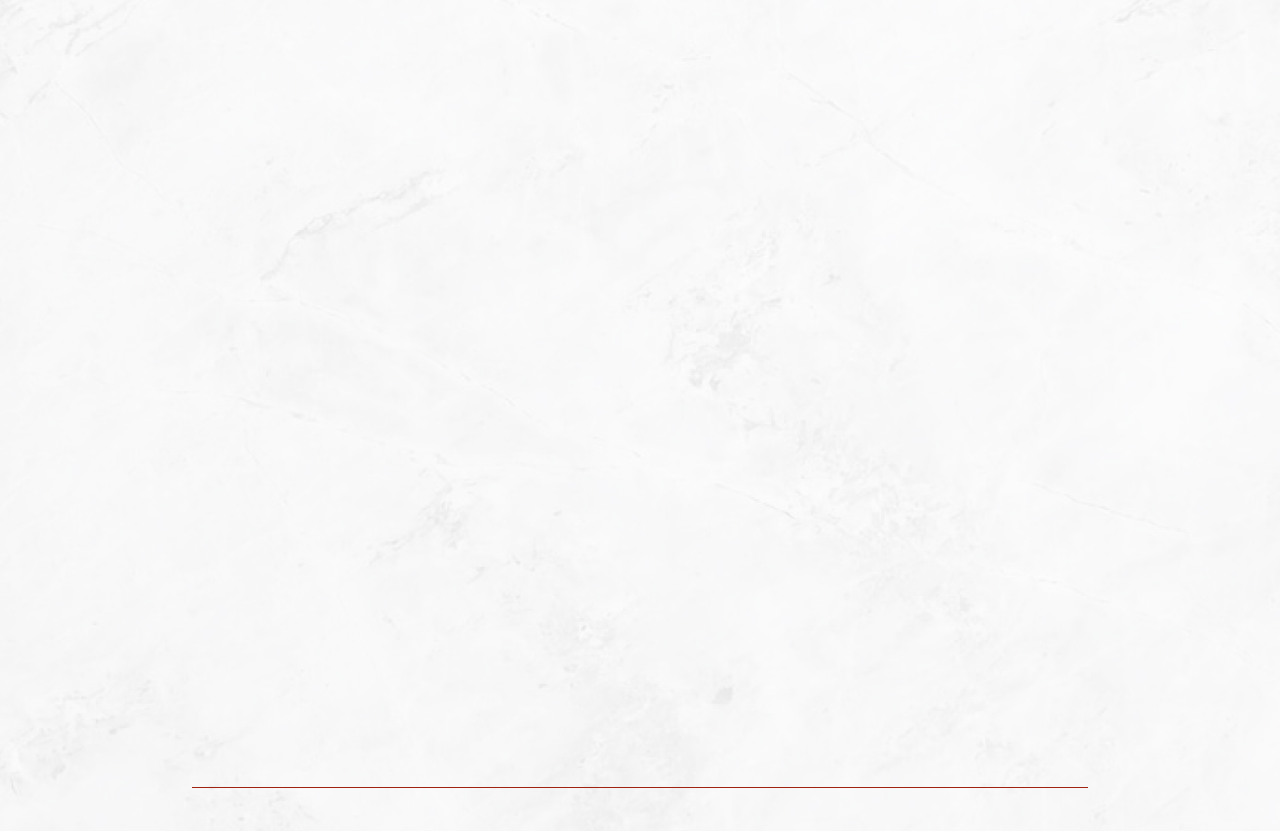
==== commit 67ca2ac5: "courses" ====
--- a/taichi.html
+++ b/taichi.html
@@ -20,11 +20,11 @@
         <div class="row justify-content-center ">
           <div class="col-sm-12 col-md-6 taichi-container slide-in from-left">
             <h3 class="taichi-title">What is Tai Chi?</h3>
-            <p>Tai Chi was originally developed as a martial 
+               <p>Tai Chi was originally developed as a martial 
                 art. Different skills and family styles were 
                 kept secret and available only within the 
                 families, who were generally influential and 
-                wealthy. In the 1920’s the great proponents <br>
+                wealthy. In the 1920’s the great proponents 
                 of Tai chi began to focus more on the health 
                 elements for which Tai Chi is now, certainly 
                 in the West, more popularly renowned as.</p>
@@ -46,7 +46,7 @@
 
       <div class="container taichi-classes">
         <div class="row justify-content-center waha">
-          <div class="col-sm-12 col-md-6 col-md-push-6 classes-container slide-in from-left">
+          <div class="col-sm-12 col-md-6 col-md-push-6 classes-container slide-in from-right">
             <h3 class="classes-title">My Classes</h3>
             <p>Tai Chi was originally developed as a martial 
                 art. Different skills and family styles were 
@@ -66,7 +66,7 @@
                 explore mind, body and spirit.</p>
           </div>
 
-          <div class="col-sm-12 col-md-6 col-md-pull-6 classesimage-container slide-in from-right">
+          <div class="col-sm-12 col-md-6 col-md-pull-6 classesimage-container slide-in from-left">
             <img src="Images/taichi2.png" class="taichi2-image">
           </div>
         </div>
